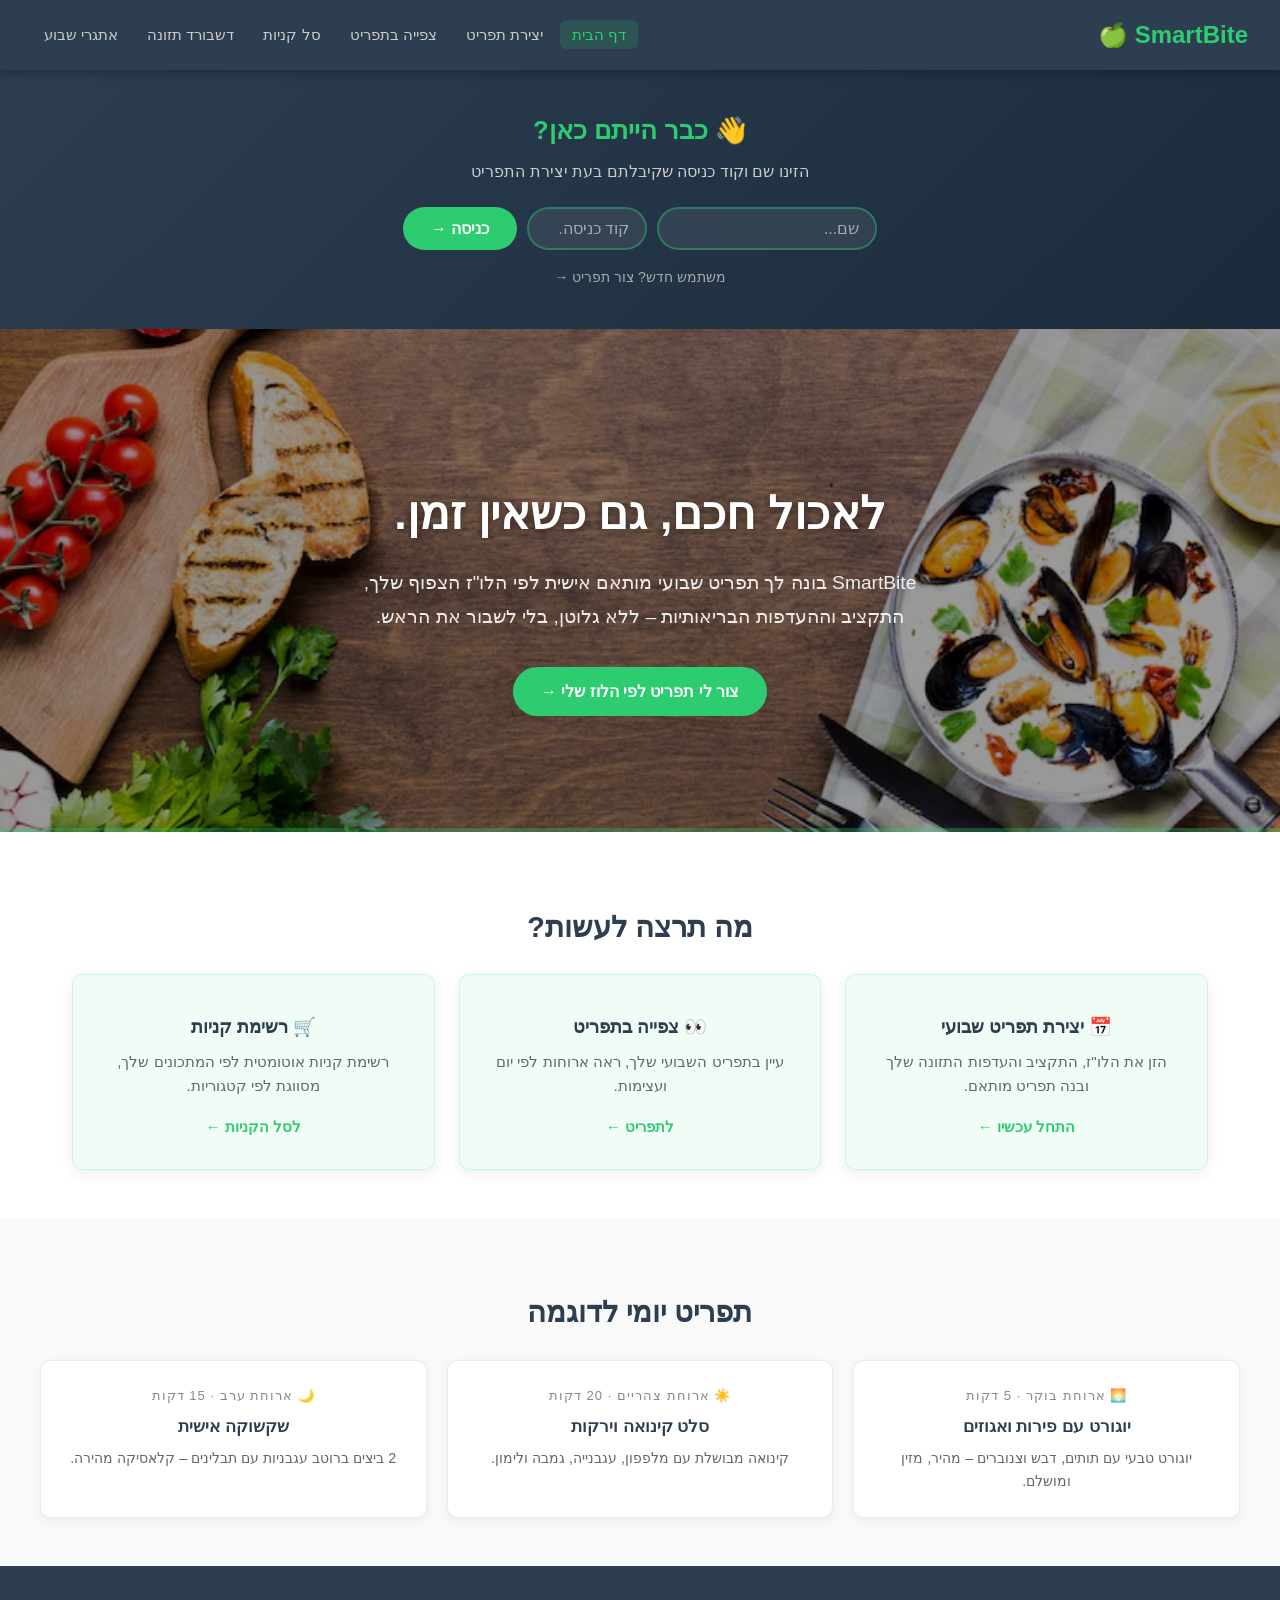
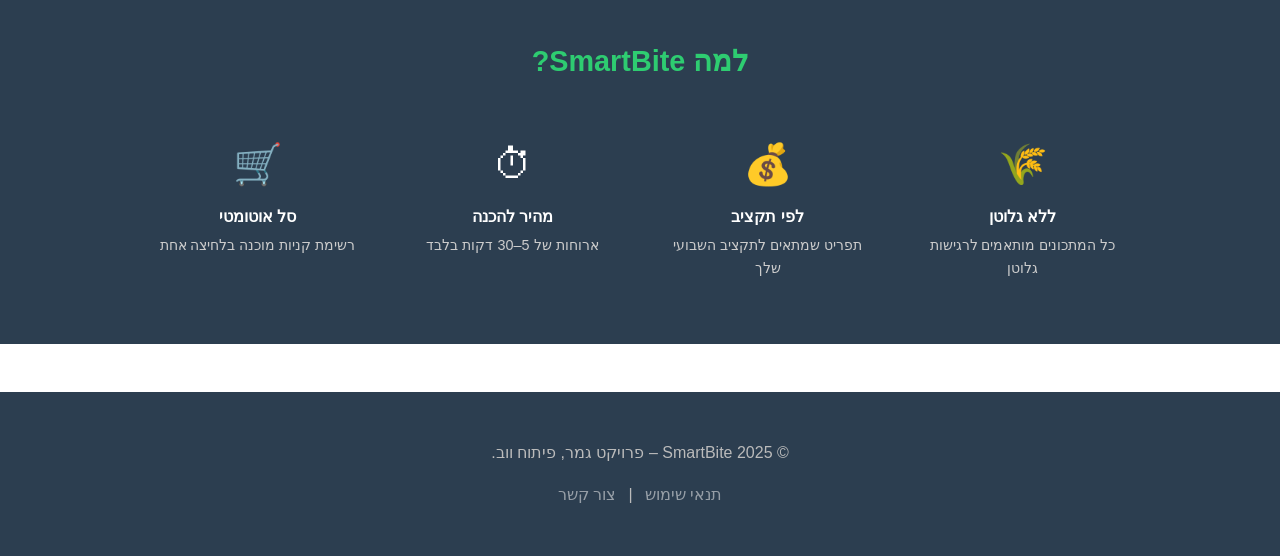
==== index.html @ 7ee1b296 "Add files via upload" ====
<!DOCTYPE html>
<html lang="he" dir="rtl">
<head>
    <meta charset="UTF-8">
    <meta http-equiv="refresh" content="0; url=Includes/HomePage.html">
    <title>SmartBite</title>
    <style>
        body { font-family: sans-serif; background: #2c3e50; color: white;
               display: flex; align-items: center; justify-content: center; height: 100vh; margin: 0; }
        a { color: #2ecc71; }
    </style>
</head>
<body>
    <p>מועבר לאתר... אם לא הועברת, <a href="Includes/HomePage.html">לחץ כאן</a></p>
</body>
</html>
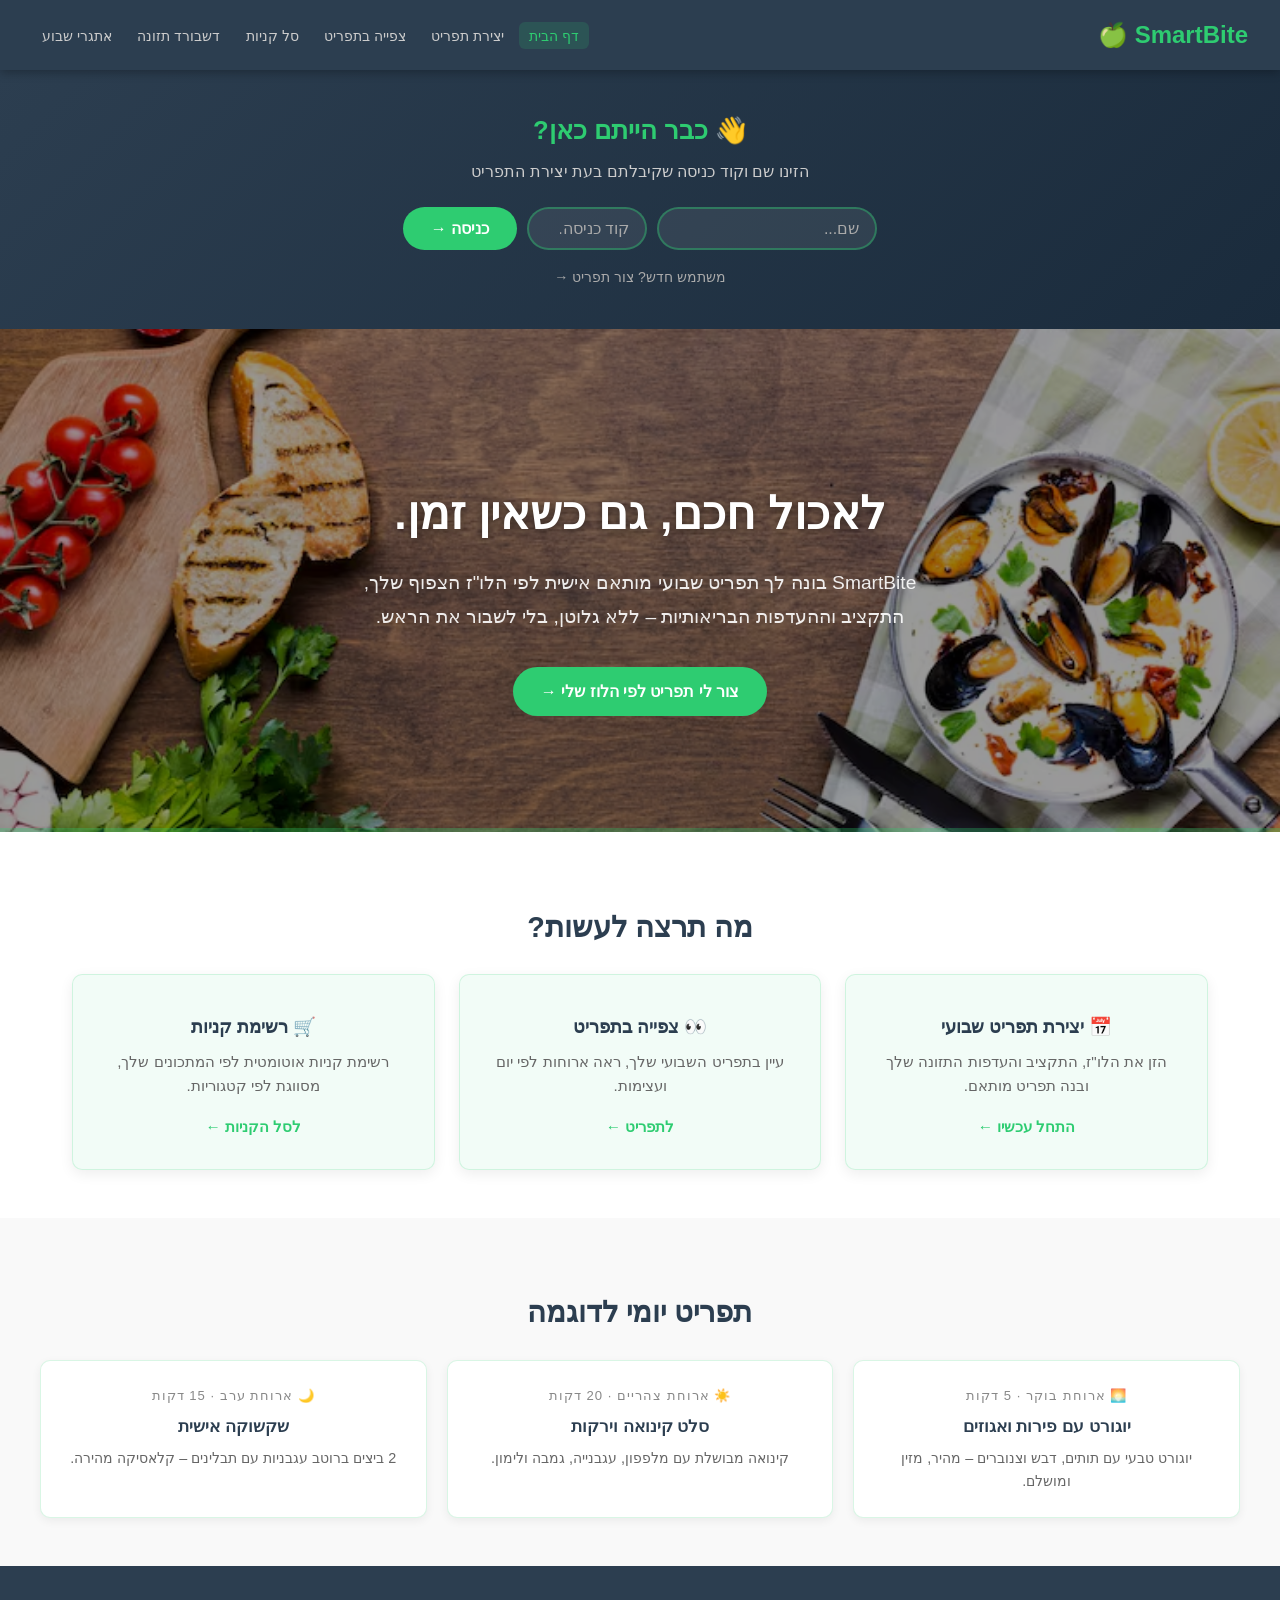
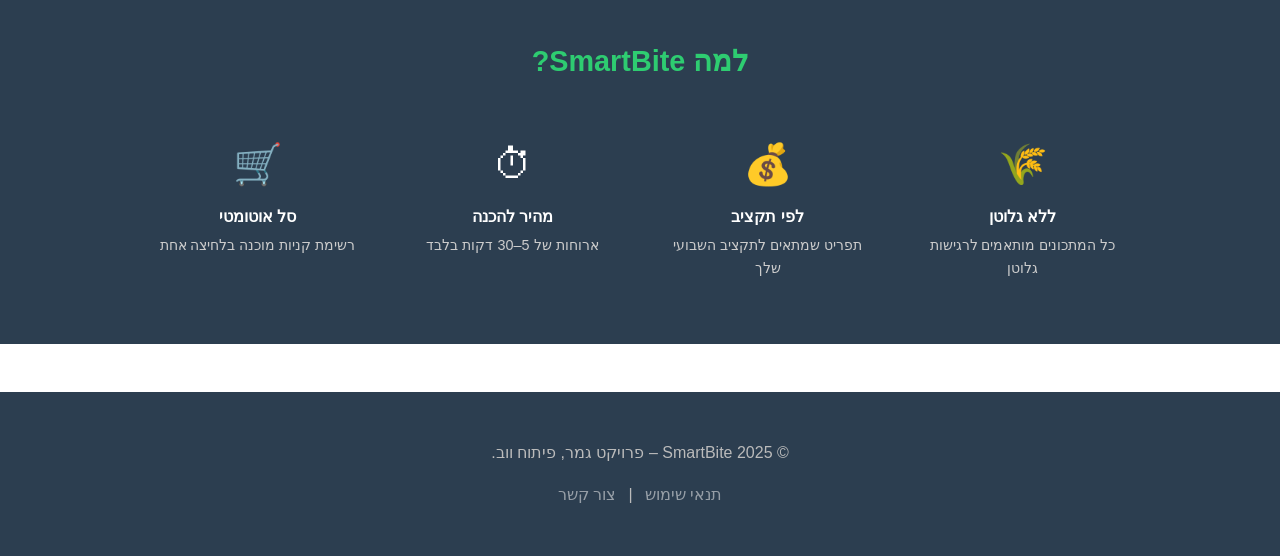
==== commit eb744cd5: "Initial commit –     SmartBite full project" ====
--- a/index.html
+++ b/index.html
@@ -1,16 +1,16 @@
-<!DOCTYPE html>
-<html lang="he" dir="rtl">
-<head>
-    <meta charset="UTF-8">
-    <meta http-equiv="refresh" content="0; url=Includes/HomePage.html">
-    <title>SmartBite</title>
-    <style>
-        body { font-family: sans-serif; background: #2c3e50; color: white;
-               display: flex; align-items: center; justify-content: center; height: 100vh; margin: 0; }
-        a { color: #2ecc71; }
-    </style>
-</head>
-<body>
-    <p>מועבר לאתר... אם לא הועברת, <a href="Includes/HomePage.html">לחץ כאן</a></p>
-</body>
-</html>
+<!DOCTYPE html>
+<html lang="he" dir="rtl">
+<head>
+    <meta charset="UTF-8">
+    <meta http-equiv="refresh" content="0; url=Includes/HomePage.html">
+    <title>SmartBite</title>
+    <style>
+        body { font-family: sans-serif; background: #2c3e50; color: white;
+               display: flex; align-items: center; justify-content: center; height: 100vh; margin: 0; }
+        a { color: #2ecc71; }
+    </style>
+</head>
+<body>
+    <p>מועבר לאתר... אם לא הועברת, <a href="Includes/HomePage.html">לחץ כאן</a></p>
+</body>
+</html>
